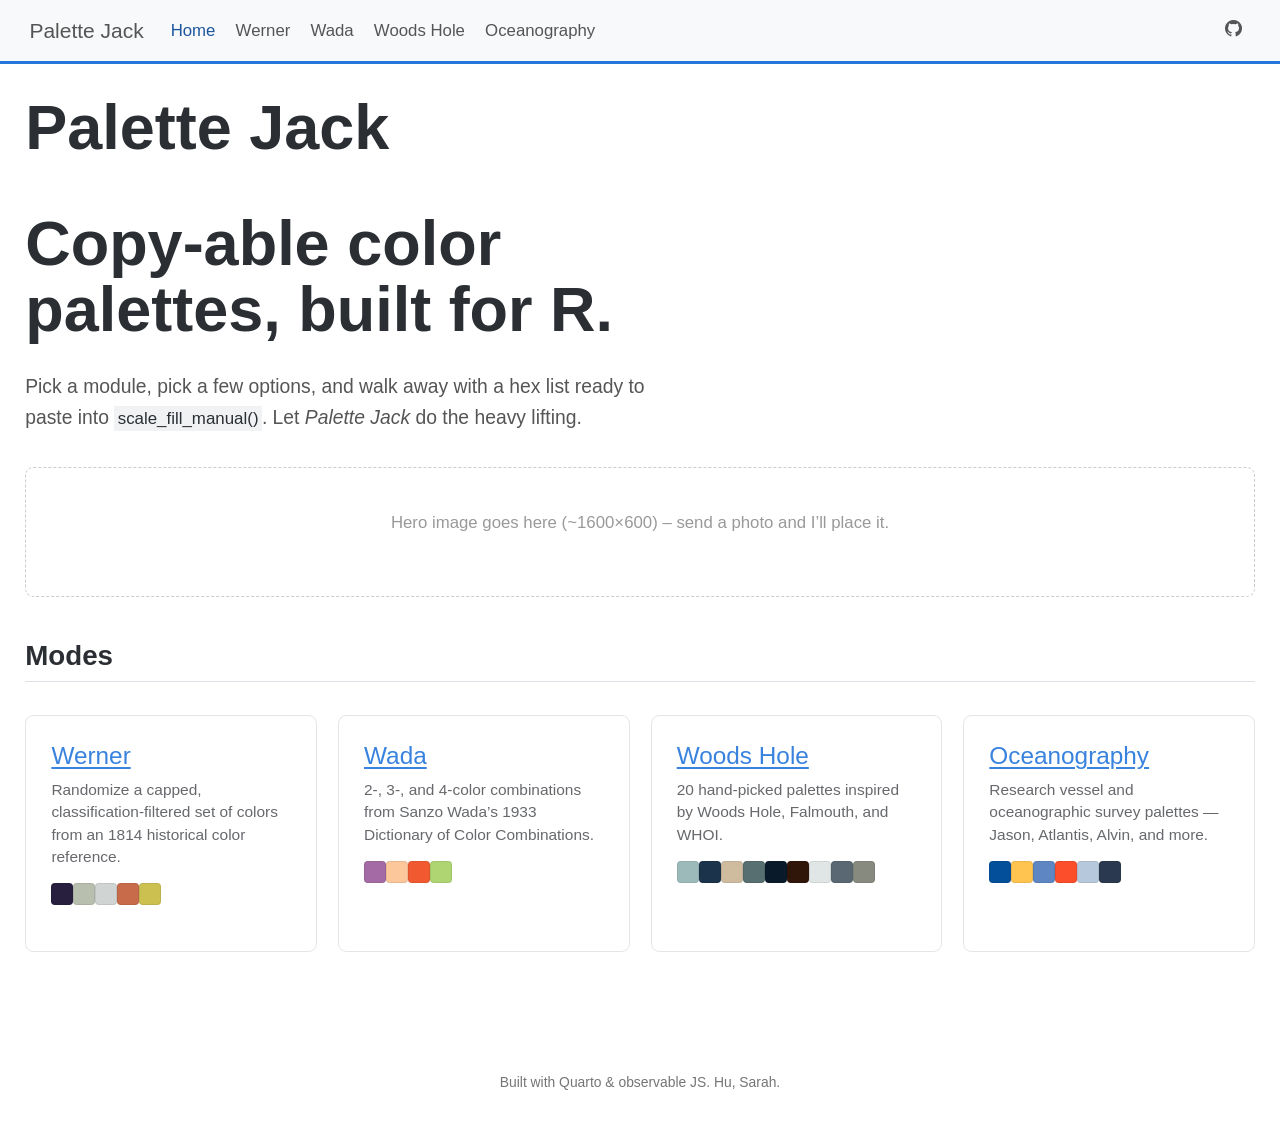
==== docs/index.html @ 309915bb "udpate site color schema" ====
<!DOCTYPE html>
<html xmlns="http://www.w3.org/1999/xhtml" lang="en" xml:lang="en"><head>

<meta charset="utf-8">
<meta name="generator" content="quarto-1.8.26">

<meta name="viewport" content="width=device-width, initial-scale=1.0, user-scalable=yes">


<title>Palette Jack</title>
<style>
code{white-space: pre-wrap;}
span.smallcaps{font-variant: small-caps;}
div.columns{display: flex; gap: min(4vw, 1.5em);}
div.column{flex: auto; overflow-x: auto;}
div.hanging-indent{margin-left: 1.5em; text-indent: -1.5em;}
ul.task-list{list-style: none;}
ul.task-list li input[type="checkbox"] {
  width: 0.8em;
  margin: 0 0.8em 0.2em -1em; /* quarto-specific, see https://github.com/quarto-dev/quarto-cli/issues/4556 */ 
  vertical-align: middle;
}
</style>


<script src="site_libs/quarto-nav/quarto-nav.js"></script>
<script src="site_libs/quarto-nav/headroom.min.js"></script>
<script src="site_libs/clipboard/clipboard.min.js"></script>
<script src="site_libs/quarto-search/autocomplete.umd.js"></script>
<script src="site_libs/quarto-search/fuse.min.js"></script>
<script src="site_libs/quarto-search/quarto-search.js"></script>
<meta name="quarto:offset" content="./">
<script src="site_libs/quarto-html/quarto.js" type="module"></script>
<script src="site_libs/quarto-html/tabsets/tabsets.js" type="module"></script>
<script src="site_libs/quarto-html/axe/axe-check.js" type="module"></script>
<script src="site_libs/quarto-html/popper.min.js"></script>
<script src="site_libs/quarto-html/tippy.umd.min.js"></script>
<script src="site_libs/quarto-html/anchor.min.js"></script>
<link href="site_libs/quarto-html/tippy.css" rel="stylesheet">
<link href="site_libs/quarto-html/quarto-syntax-highlighting-69306c8be9eb19739279d537f347a53c.css" rel="stylesheet" class="quarto-color-scheme" id="quarto-text-highlighting-styles">
<link href="site_libs/quarto-html/quarto-syntax-highlighting-dark-bec7adf5634a77b9168e3b214e1509dd.css" rel="stylesheet" class="quarto-color-scheme quarto-color-alternate" id="quarto-text-highlighting-styles">
<link href="site_libs/quarto-html/quarto-syntax-highlighting-69306c8be9eb19739279d537f347a53c.css" rel="stylesheet" class="quarto-color-scheme-extra" id="quarto-text-highlighting-styles">
<script src="site_libs/bootstrap/bootstrap.min.js"></script>
<link href="site_libs/bootstrap/bootstrap-icons.css" rel="stylesheet">
<link href="site_libs/bootstrap/bootstrap-c1244e1c6a56ec17735eb049694cbd11.min.css" rel="stylesheet" append-hash="true" class="quarto-color-scheme" id="quarto-bootstrap" data-mode="light">
<link href="site_libs/bootstrap/bootstrap-dark-ee662bf815024086afd9a93fdc44ed19.min.css" rel="stylesheet" append-hash="true" class="quarto-color-scheme quarto-color-alternate" id="quarto-bootstrap" data-mode="light">
<link href="site_libs/bootstrap/bootstrap-c1244e1c6a56ec17735eb049694cbd11.min.css" rel="stylesheet" append-hash="true" class="quarto-color-scheme-extra" id="quarto-bootstrap" data-mode="light">
<script id="quarto-search-options" type="application/json">{
  "location": "navbar",
  "copy-button": false,
  "collapse-after": 3,
  "panel-placement": "end",
  "type": "overlay",
  "limit": 50,
  "keyboard-shortcut": [
    "f",
    "/",
    "s"
  ],
  "show-item-context": false,
  "language": {
    "search-no-results-text": "No results",
    "search-matching-documents-text": "matching documents",
    "search-copy-link-title": "Copy link to search",
    "search-hide-matches-text": "Hide additional matches",
    "search-more-match-text": "more match in this document",
    "search-more-matches-text": "more matches in this document",
    "search-clear-button-title": "Clear",
    "search-text-placeholder": "",
    "search-detached-cancel-button-title": "Cancel",
    "search-submit-button-title": "Submit",
    "search-label": "Search"
  }
}</script>


</head>

<body class="nav-fixed quarto-light">

<div id="quarto-search-results"></div>
  <header id="quarto-header" class="headroom fixed-top">
    <nav class="navbar navbar-expand-lg " data-bs-theme="dark">
      <div class="navbar-container container-fluid">
      <div class="navbar-brand-container mx-auto">
    <a class="navbar-brand" href="./index.html">
    <span class="navbar-title">Palette Jack</span>
    </a>
  </div>
            <div id="quarto-search" class="" title="Search"></div>
          <button class="navbar-toggler" type="button" data-bs-toggle="collapse" data-bs-target="#navbarCollapse" aria-controls="navbarCollapse" role="menu" aria-expanded="false" aria-label="Toggle navigation" onclick="if (window.quartoToggleHeadroom) { window.quartoToggleHeadroom(); }">
  <span class="navbar-toggler-icon"></span>
</button>
          <div class="collapse navbar-collapse" id="navbarCollapse">
            <ul class="navbar-nav navbar-nav-scroll me-auto">
  <li class="nav-item">
    <a class="nav-link active" href="./index.html" aria-current="page"> 
<span class="menu-text">Home</span></a>
  </li>  
  <li class="nav-item">
    <a class="nav-link" href="./werner/index.html"> 
<span class="menu-text">Werner</span></a>
  </li>  
  <li class="nav-item">
    <a class="nav-link" href="./wada/index.html"> 
<span class="menu-text">Wada</span></a>
  </li>  
  <li class="nav-item">
    <a class="nav-link" href="./woods-hole/index.html"> 
<span class="menu-text">Woods Hole</span></a>
  </li>  
  <li class="nav-item">
    <a class="nav-link" href="./oceanography/index.html"> 
<span class="menu-text">Oceanography</span></a>
  </li>  
</ul>
          </div> <!-- /navcollapse -->
            <div class="quarto-navbar-tools">
    <a href="https://github.com/shu251/palette-jack" title="" class="quarto-navigation-tool px-1" aria-label="GitHub"><i class="bi bi-github"></i></a>
</div>
      </div> <!-- /container-fluid -->
    </nav>
</header>
<!-- content -->
<div id="quarto-content" class="quarto-container page-columns page-rows-contents page-layout-full page-navbar">
<!-- sidebar -->
<!-- margin-sidebar -->
    
<!-- main -->
<main class="content column-page" id="quarto-document-content">

<header id="title-block-header" class="quarto-title-block default">
<div class="quarto-title">
<h1 class="title">Palette Jack</h1>
</div>



<div class="quarto-title-meta column-page">

    
  
    
  </div>
  


</header>


<section id="copy-able-color-palettes-built-for-r." class="level1" style="max-width:700px;margin:3rem 0 1rem;">
<h1>Copy-able color palettes, built for R.</h1>
</section>
<div style="max-width:640px;color:#555;font-size:1.15rem;margin-bottom:2rem;">
<p>Pick a module, pick a few options, and walk away with a hex list ready to paste into <code>scale_fill_manual()</code>. Let <em>Palette Jack</em> do the heavy lifting.</p>
</div>
<!-- IMAGE PLACEHOLDER: hero image, ~1600x600px, wide/landscape crop.
     A Woods Hole / fieldwork / ocean-color shot would suit the site best --
     send a file or path and I'll drop it in above the fold. -->
<div style="border:1px dashed rgba(0,0,0,.2); border-radius:.5rem; padding:2.5rem; text-align:center; color:#999; margin-bottom:2.5rem;">
<p>Hero image goes here (~1600×600) – send a photo and I’ll place it.</p>
</div>
<section id="modes" class="level2">
<h2 class="anchored" data-anchor-id="modes">Modes</h2>
<div class="mode-grid">
<section id="werner" class="level3 mode-card">
<h3 class="anchored" data-anchor-id="werner"><a href="./werner/index.html">Werner</a></h3>
<p>Randomize a capped, classification-filtered set of colors from an 1814 historical color reference.</p>
<p><span class="mini-swatch" style="background:#281f3f"></span><span class="mini-swatch" style="background:#b8bfaf"></span><span class="mini-swatch" style="background:#d0d5d3"></span><span class="mini-swatch" style="background:#c76b4a"></span><span class="mini-swatch" style="background:#ccc050"></span></p>
</section>
<section id="wada" class="level3 mode-card">
<h3 class="anchored" data-anchor-id="wada"><a href="./wada/index.html">Wada</a></h3>
<p>2-, 3-, and 4-color combinations from Sanzo Wada’s 1933 Dictionary of Color Combinations.</p>
<p><span class="mini-swatch" style="background:#a36aa5"></span><span class="mini-swatch" style="background:#fcc79b"></span><span class="mini-swatch" style="background:#f15a30"></span><span class="mini-swatch" style="background:#afd472"></span></p>
</section>
<section id="woods-hole" class="level3 mode-card">
<h3 class="anchored" data-anchor-id="woods-hole"><a href="./woods-hole/index.html">Woods Hole</a></h3>
<p>20 hand-picked palettes inspired by Woods Hole, Falmouth, and WHOI.</p>
<p><span class="mini-swatch" style="background:#9dbabb"></span><span class="mini-swatch" style="background:#1b334b"></span><span class="mini-swatch" style="background:#cfbc9f"></span><span class="mini-swatch" style="background:#576f70"></span><span class="mini-swatch" style="background:#091a2a"></span><span class="mini-swatch" style="background:#301609"></span><span class="mini-swatch" style="background:#e0e5e5"></span><span class="mini-swatch" style="background:#596873"></span><span class="mini-swatch" style="background:#878a7e"></span></p>
</section>
<section id="oceanography" class="level3 mode-card">
<h3 class="anchored" data-anchor-id="oceanography"><a href="./oceanography/index.html">Oceanography</a></h3>
<p>Research vessel and oceanographic survey palettes — Jason, Atlantis, Alvin, and more.</p>
<p><span class="mini-swatch" style="background:#044f9a"></span><span class="mini-swatch" style="background:#fec44f"></span><span class="mini-swatch" style="background:#5d86c3"></span><span class="mini-swatch" style="background:#fc4e2a"></span><span class="mini-swatch" style="background:#b6c8db"></span><span class="mini-swatch" style="background:#2a394f"></span></p>
</section>
</div>


</section>

</main> <!-- /main -->
<script id="quarto-html-after-body" type="application/javascript">
  window.document.addEventListener("DOMContentLoaded", function (event) {
    const icon = "";
    const anchorJS = new window.AnchorJS();
    anchorJS.options = {
      placement: 'right',
      icon: icon
    };
    anchorJS.add('.anchored');
    const isCodeAnnotation = (el) => {
      for (const clz of el.classList) {
        if (clz.startsWith('code-annotation-')) {                     
          return true;
        }
      }
      return false;
    }
    const onCopySuccess = function(e) {
      // button target
      const button = e.trigger;
      // don't keep focus
      button.blur();
      // flash "checked"
      button.classList.add('code-copy-button-checked');
      var currentTitle = button.getAttribute("title");
      button.setAttribute("title", "Copied!");
      let tooltip;
      if (window.bootstrap) {
        button.setAttribute("data-bs-toggle", "tooltip");
        button.setAttribute("data-bs-placement", "left");
        button.setAttribute("data-bs-title", "Copied!");
        tooltip = new bootstrap.Tooltip(button, 
          { trigger: "manual", 
            customClass: "code-copy-button-tooltip",
            offset: [0, -8]});
        tooltip.show();    
      }
      setTimeout(function() {
        if (tooltip) {
          tooltip.hide();
          button.removeAttribute("data-bs-title");
          button.removeAttribute("data-bs-toggle");
          button.removeAttribute("data-bs-placement");
        }
        button.setAttribute("title", currentTitle);
        button.classList.remove('code-copy-button-checked');
      }, 1000);
      // clear code selection
      e.clearSelection();
    }
    const getTextToCopy = function(trigger) {
      const outerScaffold = trigger.parentElement.cloneNode(true);
      const codeEl = outerScaffold.querySelector('code');
      for (const childEl of codeEl.children) {
        if (isCodeAnnotation(childEl)) {
          childEl.remove();
        }
      }
      return codeEl.innerText;
    }
    const clipboard = new window.ClipboardJS('.code-copy-button:not([data-in-quarto-modal])', {
      text: getTextToCopy
    });
    clipboard.on('success', onCopySuccess);
    if (window.document.getElementById('quarto-embedded-source-code-modal')) {
      const clipboardModal = new window.ClipboardJS('.code-copy-button[data-in-quarto-modal]', {
        text: getTextToCopy,
        container: window.document.getElementById('quarto-embedded-source-code-modal')
      });
      clipboardModal.on('success', onCopySuccess);
    }
      var localhostRegex = new RegExp(/^(?:http|https):\/\/localhost\:?[0-9]*\//);
      var mailtoRegex = new RegExp(/^mailto:/);
        var filterRegex = new RegExp("https:\/\/shu251\.github\.io\/palette-jack");
      var isInternal = (href) => {
          return filterRegex.test(href) || localhostRegex.test(href) || mailtoRegex.test(href);
      }
      // Inspect non-navigation links and adorn them if external
     var links = window.document.querySelectorAll('a[href]:not(.nav-link):not(.navbar-brand):not(.toc-action):not(.sidebar-link):not(.sidebar-item-toggle):not(.pagination-link):not(.no-external):not([aria-hidden]):not(.dropdown-item):not(.quarto-navigation-tool):not(.about-link)');
      for (var i=0; i<links.length; i++) {
        const link = links[i];
        if (!isInternal(link.href)) {
          // undo the damage that might have been done by quarto-nav.js in the case of
          // links that we want to consider external
          if (link.dataset.originalHref !== undefined) {
            link.href = link.dataset.originalHref;
          }
        }
      }
    function tippyHover(el, contentFn, onTriggerFn, onUntriggerFn) {
      const config = {
        allowHTML: true,
        maxWidth: 500,
        delay: 100,
        arrow: false,
        appendTo: function(el) {
            return el.parentElement;
        },
        interactive: true,
        interactiveBorder: 10,
        theme: 'quarto',
        placement: 'bottom-start',
      };
      if (contentFn) {
        config.content = contentFn;
      }
      if (onTriggerFn) {
        config.onTrigger = onTriggerFn;
      }
      if (onUntriggerFn) {
        config.onUntrigger = onUntriggerFn;
      }
      window.tippy(el, config); 
    }
    const noterefs = window.document.querySelectorAll('a[role="doc-noteref"]');
    for (var i=0; i<noterefs.length; i++) {
      const ref = noterefs[i];
      tippyHover(ref, function() {
        // use id or data attribute instead here
        let href = ref.getAttribute('data-footnote-href') || ref.getAttribute('href');
        try { href = new URL(href).hash; } catch {}
        const id = href.replace(/^#\/?/, "");
        const note = window.document.getElementById(id);
        if (note) {
          return note.innerHTML;
        } else {
          return "";
        }
      });
    }
    const xrefs = window.document.querySelectorAll('a.quarto-xref');
    const processXRef = (id, note) => {
      // Strip column container classes
      const stripColumnClz = (el) => {
        el.classList.remove("page-full", "page-columns");
        if (el.children) {
          for (const child of el.children) {
            stripColumnClz(child);
          }
        }
      }
      stripColumnClz(note)
      if (id === null || id.startsWith('sec-')) {
        // Special case sections, only their first couple elements
        const container = document.createElement("div");
        if (note.children && note.children.length > 2) {
          container.appendChild(note.children[0].cloneNode(true));
          for (let i = 1; i < note.children.length; i++) {
            const child = note.children[i];
            if (child.tagName === "P" && child.innerText === "") {
              continue;
            } else {
              container.appendChild(child.cloneNode(true));
              break;
            }
          }
          if (window.Quarto?.typesetMath) {
            window.Quarto.typesetMath(container);
          }
          return container.innerHTML
        } else {
          if (window.Quarto?.typesetMath) {
            window.Quarto.typesetMath(note);
          }
          return note.innerHTML;
        }
      } else {
        // Remove any anchor links if they are present
        const anchorLink = note.querySelector('a.anchorjs-link');
        if (anchorLink) {
          anchorLink.remove();
        }
        if (window.Quarto?.typesetMath) {
          window.Quarto.typesetMath(note);
        }
        if (note.classList.contains("callout")) {
          return note.outerHTML;
        } else {
          return note.innerHTML;
        }
      }
    }
    for (var i=0; i<xrefs.length; i++) {
      const xref = xrefs[i];
      tippyHover(xref, undefined, function(instance) {
        instance.disable();
        let url = xref.getAttribute('href');
        let hash = undefined; 
        if (url.startsWith('#')) {
          hash = url;
        } else {
          try { hash = new URL(url).hash; } catch {}
        }
        if (hash) {
          const id = hash.replace(/^#\/?/, "");
          const note = window.document.getElementById(id);
          if (note !== null) {
            try {
              const html = processXRef(id, note.cloneNode(true));
              instance.setContent(html);
            } finally {
              instance.enable();
              instance.show();
            }
          } else {
            // See if we can fetch this
            fetch(url.split('#')[0])
            .then(res => res.text())
            .then(html => {
              const parser = new DOMParser();
              const htmlDoc = parser.parseFromString(html, "text/html");
              const note = htmlDoc.getElementById(id);
              if (note !== null) {
                const html = processXRef(id, note);
                instance.setContent(html);
              } 
            }).finally(() => {
              instance.enable();
              instance.show();
            });
          }
        } else {
          // See if we can fetch a full url (with no hash to target)
          // This is a special case and we should probably do some content thinning / targeting
          fetch(url)
          .then(res => res.text())
          .then(html => {
            const parser = new DOMParser();
            const htmlDoc = parser.parseFromString(html, "text/html");
            const note = htmlDoc.querySelector('main.content');
            if (note !== null) {
              // This should only happen for chapter cross references
              // (since there is no id in the URL)
              // remove the first header
              if (note.children.length > 0 && note.children[0].tagName === "HEADER") {
                note.children[0].remove();
              }
              const html = processXRef(null, note);
              instance.setContent(html);
            } 
          }).finally(() => {
            instance.enable();
            instance.show();
          });
        }
      }, function(instance) {
      });
    }
        let selectedAnnoteEl;
        const selectorForAnnotation = ( cell, annotation) => {
          let cellAttr = 'data-code-cell="' + cell + '"';
          let lineAttr = 'data-code-annotation="' +  annotation + '"';
          const selector = 'span[' + cellAttr + '][' + lineAttr + ']';
          return selector;
        }
        const selectCodeLines = (annoteEl) => {
          const doc = window.document;
          const targetCell = annoteEl.getAttribute("data-target-cell");
          const targetAnnotation = annoteEl.getAttribute("data-target-annotation");
          const annoteSpan = window.document.querySelector(selectorForAnnotation(targetCell, targetAnnotation));
          const lines = annoteSpan.getAttribute("data-code-lines").split(",");
          const lineIds = lines.map((line) => {
            return targetCell + "-" + line;
          })
          let top = null;
          let height = null;
          let parent = null;
          if (lineIds.length > 0) {
              //compute the position of the single el (top and bottom and make a div)
              const el = window.document.getElementById(lineIds[0]);
              top = el.offsetTop;
              height = el.offsetHeight;
              parent = el.parentElement.parentElement;
            if (lineIds.length > 1) {
              const lastEl = window.document.getElementById(lineIds[lineIds.length - 1]);
              const bottom = lastEl.offsetTop + lastEl.offsetHeight;
              height = bottom - top;
            }
            if (top !== null && height !== null && parent !== null) {
              // cook up a div (if necessary) and position it 
              let div = window.document.getElementById("code-annotation-line-highlight");
              if (div === null) {
                div = window.document.createElement("div");
                div.setAttribute("id", "code-annotation-line-highlight");
                div.style.position = 'absolute';
                parent.appendChild(div);
              }
              div.style.top = top - 2 + "px";
              div.style.height = height + 4 + "px";
              div.style.left = 0;
              let gutterDiv = window.document.getElementById("code-annotation-line-highlight-gutter");
              if (gutterDiv === null) {
                gutterDiv = window.document.createElement("div");
                gutterDiv.setAttribute("id", "code-annotation-line-highlight-gutter");
                gutterDiv.style.position = 'absolute';
                const codeCell = window.document.getElementById(targetCell);
                const gutter = codeCell.querySelector('.code-annotation-gutter');
                gutter.appendChild(gutterDiv);
              }
              gutterDiv.style.top = top - 2 + "px";
              gutterDiv.style.height = height + 4 + "px";
            }
            selectedAnnoteEl = annoteEl;
          }
        };
        const unselectCodeLines = () => {
          const elementsIds = ["code-annotation-line-highlight", "code-annotation-line-highlight-gutter"];
          elementsIds.forEach((elId) => {
            const div = window.document.getElementById(elId);
            if (div) {
              div.remove();
            }
          });
          selectedAnnoteEl = undefined;
        };
          // Handle positioning of the toggle
      window.addEventListener(
        "resize",
        throttle(() => {
          elRect = undefined;
          if (selectedAnnoteEl) {
            selectCodeLines(selectedAnnoteEl);
          }
        }, 10)
      );
      function throttle(fn, ms) {
      let throttle = false;
      let timer;
        return (...args) => {
          if(!throttle) { // first call gets through
              fn.apply(this, args);
              throttle = true;
          } else { // all the others get throttled
              if(timer) clearTimeout(timer); // cancel #2
              timer = setTimeout(() => {
                fn.apply(this, args);
                timer = throttle = false;
              }, ms);
          }
        };
      }
        // Attach click handler to the DT
        const annoteDls = window.document.querySelectorAll('dt[data-target-cell]');
        for (const annoteDlNode of annoteDls) {
          annoteDlNode.addEventListener('click', (event) => {
            const clickedEl = event.target;
            if (clickedEl !== selectedAnnoteEl) {
              unselectCodeLines();
              const activeEl = window.document.querySelector('dt[data-target-cell].code-annotation-active');
              if (activeEl) {
                activeEl.classList.remove('code-annotation-active');
              }
              selectCodeLines(clickedEl);
              clickedEl.classList.add('code-annotation-active');
            } else {
              // Unselect the line
              unselectCodeLines();
              clickedEl.classList.remove('code-annotation-active');
            }
          });
        }
    const findCites = (el) => {
      const parentEl = el.parentElement;
      if (parentEl) {
        const cites = parentEl.dataset.cites;
        if (cites) {
          return {
            el,
            cites: cites.split(' ')
          };
        } else {
          return findCites(el.parentElement)
        }
      } else {
        return undefined;
      }
    };
    var bibliorefs = window.document.querySelectorAll('a[role="doc-biblioref"]');
    for (var i=0; i<bibliorefs.length; i++) {
      const ref = bibliorefs[i];
      const citeInfo = findCites(ref);
      if (citeInfo) {
        tippyHover(citeInfo.el, function() {
          var popup = window.document.createElement('div');
          citeInfo.cites.forEach(function(cite) {
            var citeDiv = window.document.createElement('div');
            citeDiv.classList.add('hanging-indent');
            citeDiv.classList.add('csl-entry');
            var biblioDiv = window.document.getElementById('ref-' + cite);
            if (biblioDiv) {
              citeDiv.innerHTML = biblioDiv.innerHTML;
            }
            popup.appendChild(citeDiv);
          });
          return popup.innerHTML;
        });
      }
    }
  });
  </script>
</div> <!-- /content -->
<footer class="footer">
  <div class="nav-footer">
    <div class="nav-footer-left">
      &nbsp;
    </div>   
    <div class="nav-footer-center">
<p>Built with Quarto &amp; observable JS. Hu, Sarah.</p>
</div>
    <div class="nav-footer-right">
      &nbsp;
    </div>
  </div>
</footer>




</body></html>
---- docs/site_libs/quarto-html/tippy.css ----
.tippy-box[data-animation=fade][data-state=hidden]{opacity:0}[data-tippy-root]{max-width:calc(100vw - 10px)}.tippy-box{position:relative;background-color:#333;color:#fff;border-radius:4px;font-size:14px;line-height:1.4;white-space:normal;outline:0;transition-property:transform,visibility,opacity}.tippy-box[data-placement^=top]>.tippy-arrow{bottom:0}.tippy-box[data-placement^=top]>.tippy-arrow:before{bottom:-7px;left:0;border-width:8px 8px 0;border-top-color:initial;transform-origin:center top}.tippy-box[data-placement^=bottom]>.tippy-arrow{top:0}.tippy-box[data-placement^=bottom]>.tippy-arrow:before{top:-7px;left:0;border-width:0 8px 8px;border-bottom-color:initial;transform-origin:center bottom}.tippy-box[data-placement^=left]>.tippy-arrow{right:0}.tippy-box[data-placement^=left]>.tippy-arrow:before{border-width:8px 0 8px 8px;border-left-color:initial;right:-7px;transform-origin:center left}.tippy-box[data-placement^=right]>.tippy-arrow{left:0}.tippy-box[data-placement^=right]>.tippy-arrow:before{left:-7px;border-width:8px 8px 8px 0;border-right-color:initial;transform-origin:center right}.tippy-box[data-inertia][data-state=visible]{transition-timing-function:cubic-bezier(.54,1.5,.38,1.11)}.tippy-arrow{width:16px;height:16px;color:#333}.tippy-arrow:before{content:"";position:absolute;border-color:transparent;border-style:solid}.tippy-content{position:relative;padding:5px 9px;z-index:1}
---- docs/site_libs/quarto-html/quarto-syntax-highlighting-69306c8be9eb19739279d537f347a53c.css ----
/* quarto syntax highlight colors */
:root {
  --quarto-hl-ot-color: #003B4F;
  --quarto-hl-at-color: #657422;
  --quarto-hl-ss-color: #20794D;
  --quarto-hl-an-color: #5E5E5E;
  --quarto-hl-fu-color: #4758AB;
  --quarto-hl-st-color: #20794D;
  --quarto-hl-cf-color: #003B4F;
  --quarto-hl-op-color: #5E5E5E;
  --quarto-hl-er-color: #AD0000;
  --quarto-hl-bn-color: #AD0000;
  --quarto-hl-al-color: #AD0000;
  --quarto-hl-va-color: #111111;
  --quarto-hl-bu-color: inherit;
  --quarto-hl-ex-color: inherit;
  --quarto-hl-pp-color: #AD0000;
  --quarto-hl-in-color: #5E5E5E;
  --quarto-hl-vs-color: #20794D;
  --quarto-hl-wa-color: #5E5E5E;
  --quarto-hl-do-color: #5E5E5E;
  --quarto-hl-im-color: #00769E;
  --quarto-hl-ch-color: #20794D;
  --quarto-hl-dt-color: #AD0000;
  --quarto-hl-fl-color: #AD0000;
  --quarto-hl-co-color: #5E5E5E;
  --quarto-hl-cv-color: #5E5E5E;
  --quarto-hl-cn-color: #8f5902;
  --quarto-hl-sc-color: #5E5E5E;
  --quarto-hl-dv-color: #AD0000;
  --quarto-hl-kw-color: #003B4F;
}

/* other quarto variables */
:root {
  --quarto-font-monospace: Helvetica;
}

/* syntax highlight based on Pandoc's rules */
pre > code.sourceCode > span {
  color: #003B4F;
}

code.sourceCode > span {
  color: #003B4F;
}

div.sourceCode,
div.sourceCode pre.sourceCode {
  color: #003B4F;
}

/* Normal */
code span {
  color: #003B4F;
}

/* Alert */
code span.al {
  color: #AD0000;
  font-style: inherit;
}

/* Annotation */
code span.an {
  color: #5E5E5E;
  font-style: inherit;
}

/* Attribute */
code span.at {
  color: #657422;
  font-style: inherit;
}

/* BaseN */
code span.bn {
  color: #AD0000;
  font-style: inherit;
}

/* BuiltIn */
code span.bu {
  font-style: inherit;
}

/* ControlFlow */
code span.cf {
  color: #003B4F;
  font-weight: bold;
  font-style: inherit;
}

/* Char */
code span.ch {
  color: #20794D;
  font-style: inherit;
}

/* Constant */
code span.cn {
  color: #8f5902;
  font-style: inherit;
}

/* Comment */
code span.co {
  color: #5E5E5E;
  font-style: inherit;
}

/* CommentVar */
code span.cv {
  color: #5E5E5E;
  font-style: italic;
}

/* Documentation */
code span.do {
  color: #5E5E5E;
  font-style: italic;
}

/* DataType */
code span.dt {
  color: #AD0000;
  font-style: inherit;
}

/* DecVal */
code span.dv {
  color: #AD0000;
  font-style: inherit;
}

/* Error */
code span.er {
  color: #AD0000;
  font-style: inherit;
}

/* Extension */
code span.ex {
  font-style: inherit;
}

/* Float */
code span.fl {
  color: #AD0000;
  font-style: inherit;
}

/* Function */
code span.fu {
  color: #4758AB;
  font-style: inherit;
}

/* Import */
code span.im {
  color: #00769E;
  font-style: inherit;
}

/* Information */
code span.in {
  color: #5E5E5E;
  font-style: inherit;
}

/* Keyword */
code span.kw {
  color: #003B4F;
  font-weight: bold;
  font-style: inherit;
}

/* Operator */
code span.op {
  color: #5E5E5E;
  font-style: inherit;
}

/* Other */
code span.ot {
  color: #003B4F;
  font-style: inherit;
}

/* Preprocessor */
code span.pp {
  color: #AD0000;
  font-style: inherit;
}

/* SpecialChar */
code span.sc {
  color: #5E5E5E;
  font-style: inherit;
}

/* SpecialString */
code span.ss {
  color: #20794D;
  font-style: inherit;
}

/* String */
code span.st {
  color: #20794D;
  font-style: inherit;
}

/* Variable */
code span.va {
  color: #111111;
  font-style: inherit;
}

/* VerbatimString */
code span.vs {
  color: #20794D;
  font-style: inherit;
}

/* Warning */
code span.wa {
  color: #5E5E5E;
  font-style: italic;
}

.prevent-inlining {
  content: "</";
}

/*# sourceMappingURL=31978ffdc53e8b70a1fda7a14b98ff0d.css.map */
---- docs/site_libs/quarto-html/quarto-syntax-highlighting-dark-bec7adf5634a77b9168e3b214e1509dd.css ----
/* quarto syntax highlight colors */
:root {
  --quarto-hl-al-color: #f07178;
  --quarto-hl-an-color: #d4d0ab;
  --quarto-hl-at-color: #00e0e0;
  --quarto-hl-bn-color: #d4d0ab;
  --quarto-hl-bu-color: #abe338;
  --quarto-hl-ch-color: #abe338;
  --quarto-hl-co-color: #f8f8f2;
  --quarto-hl-cv-color: #ffd700;
  --quarto-hl-cn-color: #ffd700;
  --quarto-hl-cf-color: #ffa07a;
  --quarto-hl-dt-color: #ffa07a;
  --quarto-hl-dv-color: #d4d0ab;
  --quarto-hl-do-color: #f8f8f2;
  --quarto-hl-er-color: #f07178;
  --quarto-hl-ex-color: #00e0e0;
  --quarto-hl-fl-color: #d4d0ab;
  --quarto-hl-fu-color: #ffa07a;
  --quarto-hl-im-color: #abe338;
  --quarto-hl-in-color: #d4d0ab;
  --quarto-hl-kw-color: #ffa07a;
  --quarto-hl-op-color: #ffa07a;
  --quarto-hl-ot-color: #00e0e0;
  --quarto-hl-pp-color: #dcc6e0;
  --quarto-hl-re-color: #00e0e0;
  --quarto-hl-sc-color: #abe338;
  --quarto-hl-ss-color: #abe338;
  --quarto-hl-st-color: #abe338;
  --quarto-hl-va-color: #00e0e0;
  --quarto-hl-vs-color: #abe338;
  --quarto-hl-wa-color: #dcc6e0;
}

/* other quarto variables */
:root {
  --quarto-font-monospace: Helvetica;
}

/* syntax highlight based on Pandoc's rules */
pre > code.sourceCode > span {
  color: #f8f8f2;
}

code.sourceCode > span {
  color: #f8f8f2;
}

div.sourceCode,
div.sourceCode pre.sourceCode {
  color: #f8f8f2;
}

/* Normal */
code span {
  color: #f8f8f2;
}

/* Alert */
code span.al {
  color: #f07178;
}

/* Annotation */
code span.an {
  color: #d4d0ab;
}

/* Attribute */
code span.at {
  color: #00e0e0;
}

/* BaseN */
code span.bn {
  color: #d4d0ab;
}

/* BuiltIn */
code span.bu {
  color: #abe338;
}

/* ControlFlow */
code span.cf {
  font-weight: bold;
  color: #ffa07a;
}

/* Char */
code span.ch {
  color: #abe338;
}

/* Constant */
code span.cn {
  color: #ffd700;
}

/* Comment */
code span.co {
  font-style: italic;
  color: #f8f8f2;
}

/* CommentVar */
code span.cv {
  color: #ffd700;
}

/* Documentation */
code span.do {
  color: #f8f8f2;
}

/* DataType */
code span.dt {
  color: #ffa07a;
}

/* DecVal */
code span.dv {
  color: #d4d0ab;
}

/* Error */
code span.er {
  color: #f07178;
  text-decoration: underline;
}

/* Extension */
code span.ex {
  font-weight: bold;
  color: #00e0e0;
}

/* Float */
code span.fl {
  color: #d4d0ab;
}

/* Function */
code span.fu {
  color: #ffa07a;
}

/* Import */
code span.im {
  color: #abe338;
}

/* Information */
code span.in {
  color: #d4d0ab;
}

/* Keyword */
code span.kw {
  font-weight: bold;
  color: #ffa07a;
}

/* Operator */
code span.op {
  color: #ffa07a;
}

/* Other */
code span.ot {
  color: #00e0e0;
}

/* Preprocessor */
code span.pp {
  color: #dcc6e0;
}

/* RegionMarker */
code span.re {
  background-color: #f8f8f2;
  color: #00e0e0;
}

/* SpecialChar */
code span.sc {
  color: #abe338;
}

/* SpecialString */
code span.ss {
  color: #abe338;
}

/* String */
code span.st {
  color: #abe338;
}

/* Variable */
code span.va {
  color: #00e0e0;
}

/* VerbatimString */
code span.vs {
  color: #abe338;
}

/* Warning */
code span.wa {
  color: #dcc6e0;
}

.prevent-inlining {
  content: "</";
}

/*# sourceMappingURL=146b7a5bf60e0236e341fe946fb3174f.css.map */
---- docs/site_libs/quarto-html/quarto-syntax-highlighting-69306c8be9eb19739279d537f347a53c.css ----
/* quarto syntax highlight colors */
:root {
  --quarto-hl-ot-color: #003B4F;
  --quarto-hl-at-color: #657422;
  --quarto-hl-ss-color: #20794D;
  --quarto-hl-an-color: #5E5E5E;
  --quarto-hl-fu-color: #4758AB;
  --quarto-hl-st-color: #20794D;
  --quarto-hl-cf-color: #003B4F;
  --quarto-hl-op-color: #5E5E5E;
  --quarto-hl-er-color: #AD0000;
  --quarto-hl-bn-color: #AD0000;
  --quarto-hl-al-color: #AD0000;
  --quarto-hl-va-color: #111111;
  --quarto-hl-bu-color: inherit;
  --quarto-hl-ex-color: inherit;
  --quarto-hl-pp-color: #AD0000;
  --quarto-hl-in-color: #5E5E5E;
  --quarto-hl-vs-color: #20794D;
  --quarto-hl-wa-color: #5E5E5E;
  --quarto-hl-do-color: #5E5E5E;
  --quarto-hl-im-color: #00769E;
  --quarto-hl-ch-color: #20794D;
  --quarto-hl-dt-color: #AD0000;
  --quarto-hl-fl-color: #AD0000;
  --quarto-hl-co-color: #5E5E5E;
  --quarto-hl-cv-color: #5E5E5E;
  --quarto-hl-cn-color: #8f5902;
  --quarto-hl-sc-color: #5E5E5E;
  --quarto-hl-dv-color: #AD0000;
  --quarto-hl-kw-color: #003B4F;
}

/* other quarto variables */
:root {
  --quarto-font-monospace: Helvetica;
}

/* syntax highlight based on Pandoc's rules */
pre > code.sourceCode > span {
  color: #003B4F;
}

code.sourceCode > span {
  color: #003B4F;
}

div.sourceCode,
div.sourceCode pre.sourceCode {
  color: #003B4F;
}

/* Normal */
code span {
  color: #003B4F;
}

/* Alert */
code span.al {
  color: #AD0000;
  font-style: inherit;
}

/* Annotation */
code span.an {
  color: #5E5E5E;
  font-style: inherit;
}

/* Attribute */
code span.at {
  color: #657422;
  font-style: inherit;
}

/* BaseN */
code span.bn {
  color: #AD0000;
  font-style: inherit;
}

/* BuiltIn */
code span.bu {
  font-style: inherit;
}

/* ControlFlow */
code span.cf {
  color: #003B4F;
  font-weight: bold;
  font-style: inherit;
}

/* Char */
code span.ch {
  color: #20794D;
  font-style: inherit;
}

/* Constant */
code span.cn {
  color: #8f5902;
  font-style: inherit;
}

/* Comment */
code span.co {
  color: #5E5E5E;
  font-style: inherit;
}

/* CommentVar */
code span.cv {
  color: #5E5E5E;
  font-style: italic;
}

/* Documentation */
code span.do {
  color: #5E5E5E;
  font-style: italic;
}

/* DataType */
code span.dt {
  color: #AD0000;
  font-style: inherit;
}

/* DecVal */
code span.dv {
  color: #AD0000;
  font-style: inherit;
}

/* Error */
code span.er {
  color: #AD0000;
  font-style: inherit;
}

/* Extension */
code span.ex {
  font-style: inherit;
}

/* Float */
code span.fl {
  color: #AD0000;
  font-style: inherit;
}

/* Function */
code span.fu {
  color: #4758AB;
  font-style: inherit;
}

/* Import */
code span.im {
  color: #00769E;
  font-style: inherit;
}

/* Information */
code span.in {
  color: #5E5E5E;
  font-style: inherit;
}

/* Keyword */
code span.kw {
  color: #003B4F;
  font-weight: bold;
  font-style: inherit;
}

/* Operator */
code span.op {
  color: #5E5E5E;
  font-style: inherit;
}

/* Other */
code span.ot {
  color: #003B4F;
  font-style: inherit;
}

/* Preprocessor */
code span.pp {
  color: #AD0000;
  font-style: inherit;
}

/* SpecialChar */
code span.sc {
  color: #5E5E5E;
  font-style: inherit;
}

/* SpecialString */
code span.ss {
  color: #20794D;
  font-style: inherit;
}

/* String */
code span.st {
  color: #20794D;
  font-style: inherit;
}

/* Variable */
code span.va {
  color: #111111;
  font-style: inherit;
}

/* VerbatimString */
code span.vs {
  color: #20794D;
  font-style: inherit;
}

/* Warning */
code span.wa {
  color: #5E5E5E;
  font-style: italic;
}

.prevent-inlining {
  content: "</";
}

/*# sourceMappingURL=31978ffdc53e8b70a1fda7a14b98ff0d.css.map */
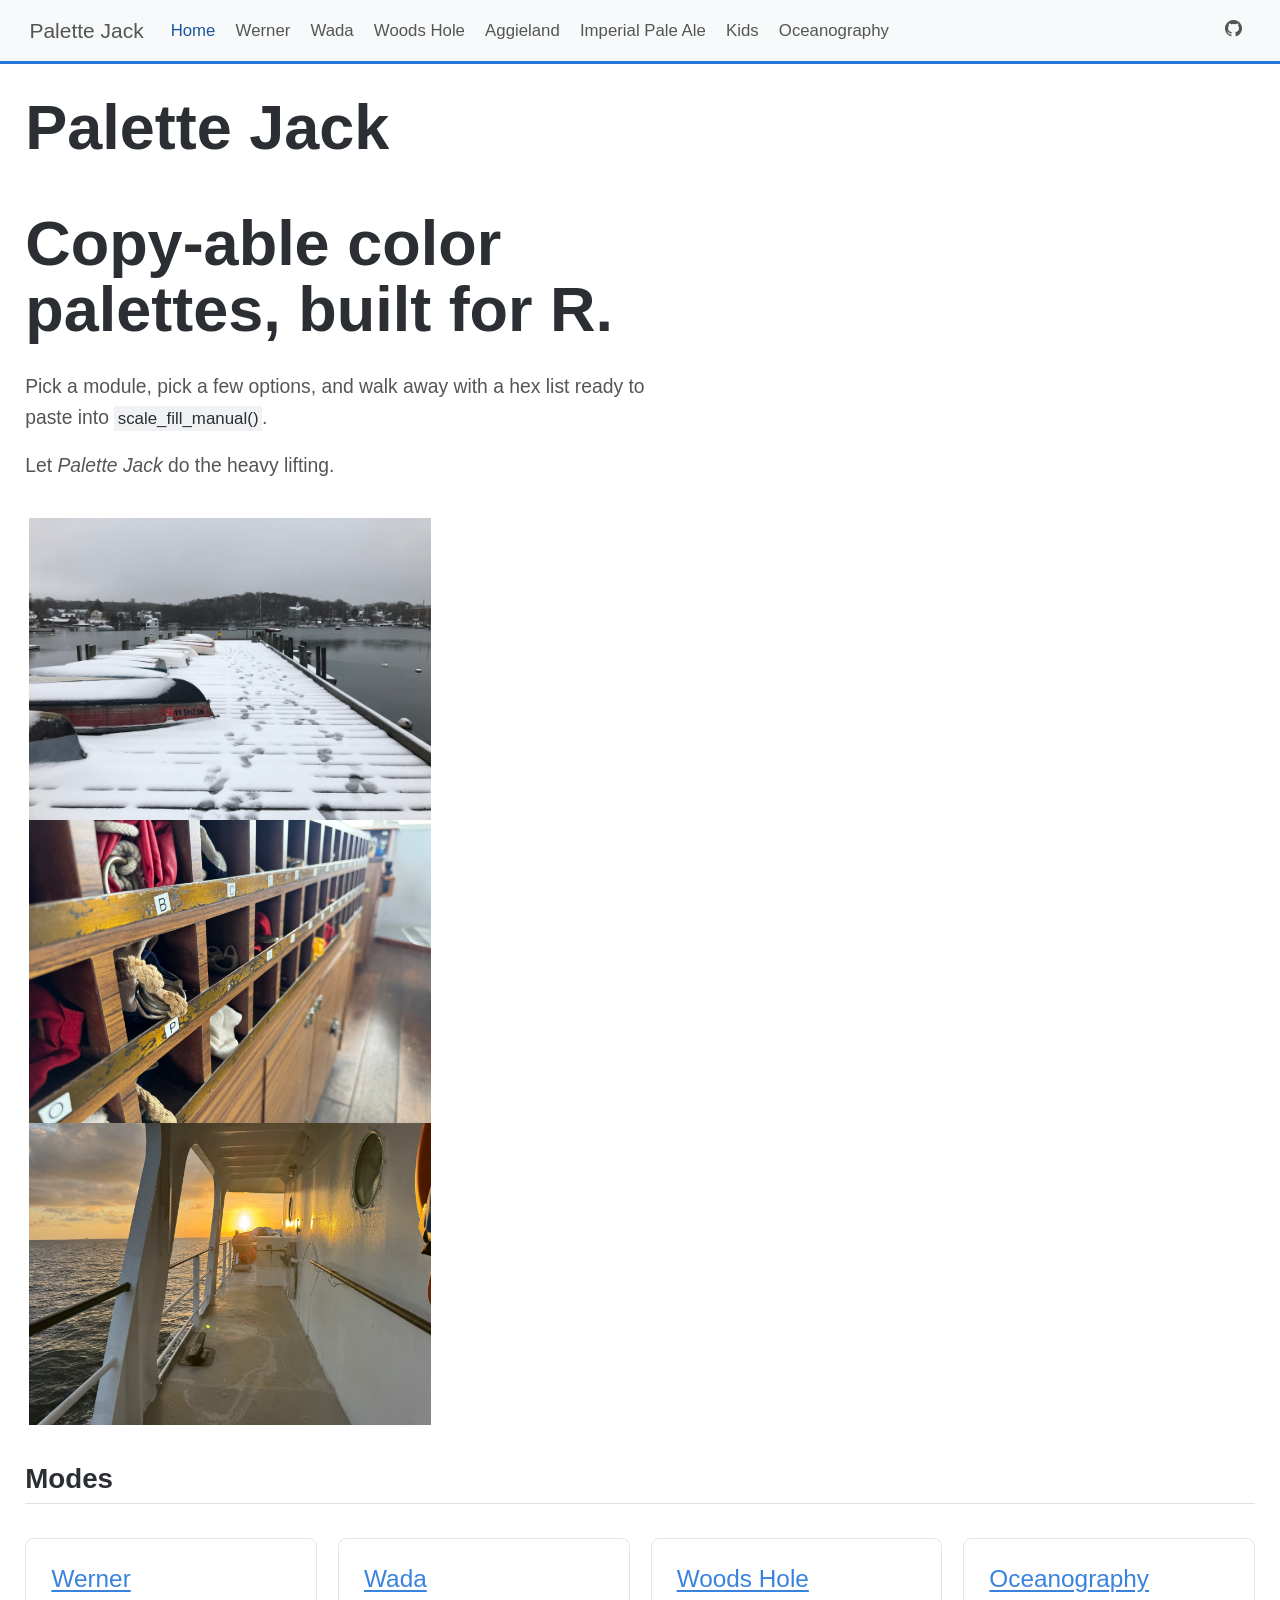
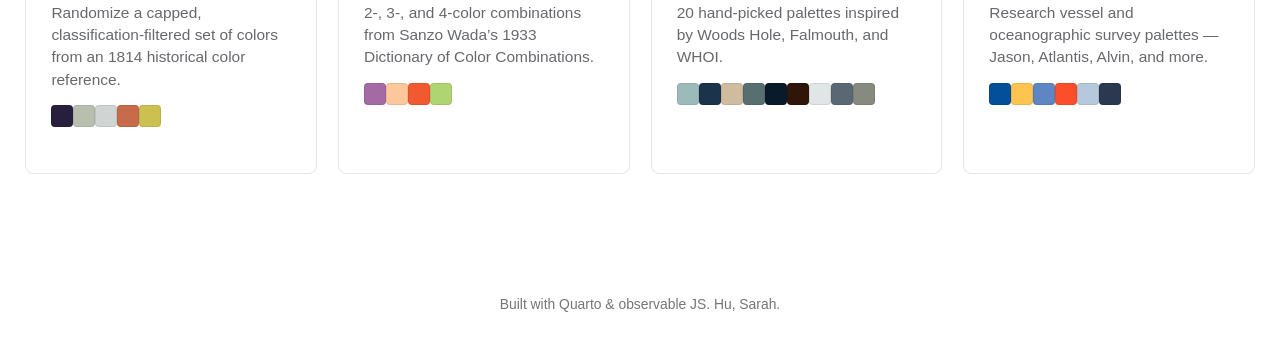
==== commit 4750af69: "updated code palettes and modules" ====
--- a/docs/index.html
+++ b/docs/index.html
@@ -42,9 +42,9 @@
 <link href="site_libs/quarto-html/quarto-syntax-highlighting-69306c8be9eb19739279d537f347a53c.css" rel="stylesheet" class="quarto-color-scheme-extra" id="quarto-text-highlighting-styles">
 <script src="site_libs/bootstrap/bootstrap.min.js"></script>
 <link href="site_libs/bootstrap/bootstrap-icons.css" rel="stylesheet">
-<link href="site_libs/bootstrap/bootstrap-c1244e1c6a56ec17735eb049694cbd11.min.css" rel="stylesheet" append-hash="true" class="quarto-color-scheme" id="quarto-bootstrap" data-mode="light">
-<link href="site_libs/bootstrap/bootstrap-dark-ee662bf815024086afd9a93fdc44ed19.min.css" rel="stylesheet" append-hash="true" class="quarto-color-scheme quarto-color-alternate" id="quarto-bootstrap" data-mode="light">
-<link href="site_libs/bootstrap/bootstrap-c1244e1c6a56ec17735eb049694cbd11.min.css" rel="stylesheet" append-hash="true" class="quarto-color-scheme-extra" id="quarto-bootstrap" data-mode="light">
+<link href="site_libs/bootstrap/bootstrap-24cbf0ab766810cb29ad3627e87f3684.min.css" rel="stylesheet" append-hash="true" class="quarto-color-scheme" id="quarto-bootstrap" data-mode="light">
+<link href="site_libs/bootstrap/bootstrap-dark-ca1b20e5eb2f3aab6a98e345f7cdc5a1.min.css" rel="stylesheet" append-hash="true" class="quarto-color-scheme quarto-color-alternate" id="quarto-bootstrap" data-mode="light">
+<link href="site_libs/bootstrap/bootstrap-24cbf0ab766810cb29ad3627e87f3684.min.css" rel="stylesheet" append-hash="true" class="quarto-color-scheme-extra" id="quarto-bootstrap" data-mode="light">
 <script id="quarto-search-options" type="application/json">{
   "location": "navbar",
   "copy-button": false,
@@ -110,6 +110,18 @@
 <span class="menu-text">Woods Hole</span></a>
   </li>  
   <li class="nav-item">
+    <a class="nav-link" href="./aggieland/index.html"> 
+<span class="menu-text">Aggieland</span></a>
+  </li>  
+  <li class="nav-item">
+    <a class="nav-link" href="./imperial-pale-ale/index.html"> 
+<span class="menu-text">Imperial Pale Ale</span></a>
+  </li>  
+  <li class="nav-item">
+    <a class="nav-link" href="./kids/index.html"> 
+<span class="menu-text">Kids</span></a>
+  </li>  
+  <li class="nav-item">
     <a class="nav-link" href="./oceanography/index.html"> 
 <span class="menu-text">Oceanography</span></a>
   </li>  
@@ -152,13 +164,15 @@
 <h1>Copy-able color palettes, built for R.</h1>
 </section>
 <div style="max-width:640px;color:#555;font-size:1.15rem;margin-bottom:2rem;">
-<p>Pick a module, pick a few options, and walk away with a hex list ready to paste into <code>scale_fill_manual()</code>. Let <em>Palette Jack</em> do the heavy lifting.</p>
-</div>
-<!-- IMAGE PLACEHOLDER: hero image, ~1600x600px, wide/landscape crop.
-     A Woods Hole / fieldwork / ocean-color shot would suit the site best --
-     send a file or path and I'll drop it in above the fold. -->
-<div style="border:1px dashed rgba(0,0,0,.2); border-radius:.5rem; padding:2.5rem; text-align:center; color:#999; margin-bottom:2.5rem;">
-<p>Hero image goes here (~1600×600) – send a photo and I’ll place it.</p>
+<p>Pick a module, pick a few options, and walk away with a hex list ready to paste into <code>scale_fill_manual()</code>.</p>
+<p>Let <em>Palette Jack</em> do the heavy lifting.</p>
+</div>
+<div class="quarto-layout-panel" data-layout="[1,1,1]">
+<div class="quarto-layout-row">
+<div class="quarto-layout-cell" style="flex-basis: 33.3%;justify-content: flex-start;">
+<p><img src="images/eel-pond-winter.jpg" class="img-fluid" alt="Image 1"> <img src="images/nautical-flags.jpeg" class="img-fluid" alt="Image 2"> <img src="images/sunset_ptSur.jpeg" class="img-fluid" alt="Image 3"></p>
+</div>
+</div>
 </div>
 <section id="modes" class="level2">
 <h2 class="anchored" data-anchor-id="modes">Modes</h2>
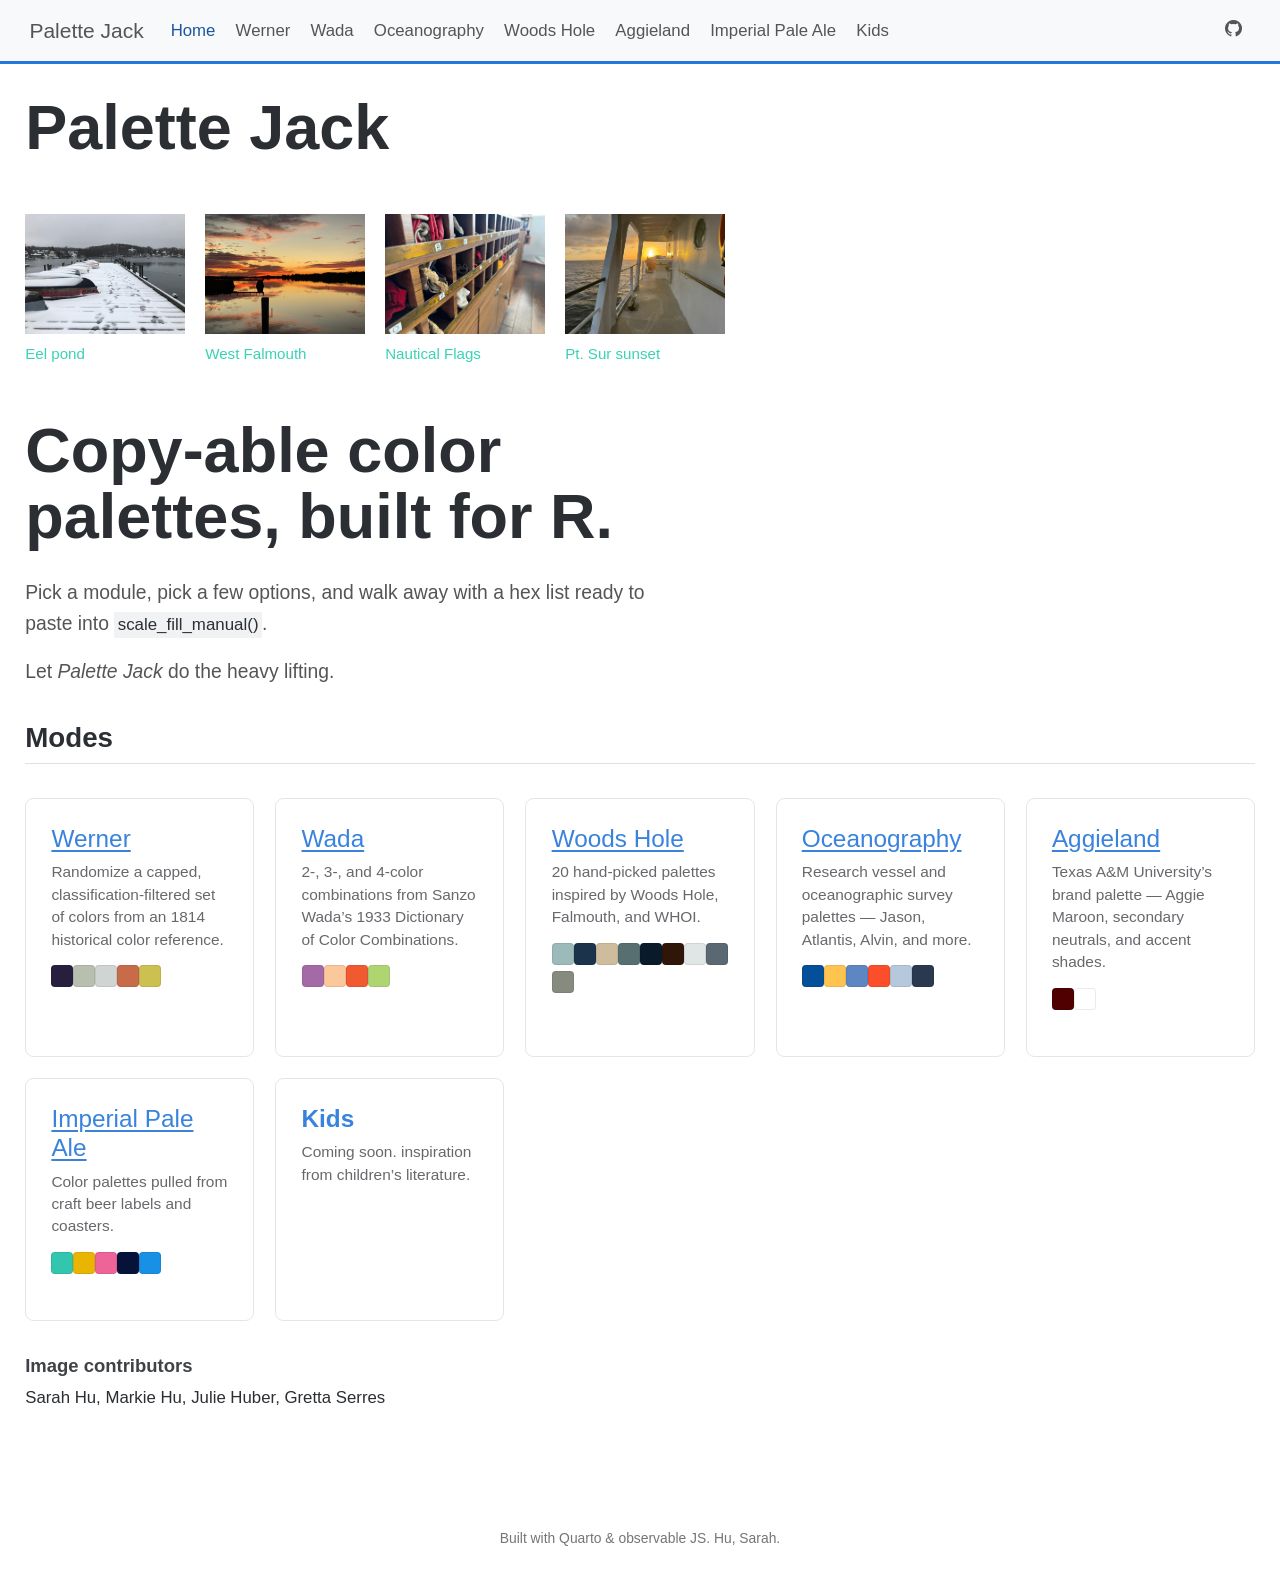
==== commit 01a48a82: "revised site release" ====
--- a/docs/index.html
+++ b/docs/index.html
@@ -106,6 +106,10 @@
 <span class="menu-text">Wada</span></a>
   </li>  
   <li class="nav-item">
+    <a class="nav-link" href="./oceanography/index.html"> 
+<span class="menu-text">Oceanography</span></a>
+  </li>  
+  <li class="nav-item">
     <a class="nav-link" href="./woods-hole/index.html"> 
 <span class="menu-text">Woods Hole</span></a>
   </li>  
@@ -120,10 +124,6 @@
   <li class="nav-item">
     <a class="nav-link" href="./kids/index.html"> 
 <span class="menu-text">Kids</span></a>
-  </li>  
-  <li class="nav-item">
-    <a class="nav-link" href="./oceanography/index.html"> 
-<span class="menu-text">Oceanography</span></a>
   </li>  
 </ul>
           </div> <!-- /navcollapse -->
@@ -160,19 +160,50 @@
 </header>
 
 
-<section id="copy-able-color-palettes-built-for-r." class="level1" style="max-width:700px;margin:3rem 0 1rem;">
+<div style="max-width:700px;margin:3rem 0 1rem;">
+<div class="quarto-layout-panel" data-layout="[1,1,1,1]">
+<div class="quarto-layout-row">
+<div class="quarto-layout-cell" style="flex-basis: 25.0%;justify-content: flex-start;">
+<div class="quarto-figure quarto-figure-center">
+<figure class="figure">
+<p><img src="images/eel-pond-winter.jpg" class="img-fluid figure-img"></p>
+<figcaption>Eel pond</figcaption>
+</figure>
+</div>
+</div>
+<div class="quarto-layout-cell" style="flex-basis: 25.0%;justify-content: flex-start;">
+<div class="quarto-figure quarto-figure-center">
+<figure class="figure">
+<p><img src="images/west-fal-sunset.jpg" class="img-fluid figure-img"></p>
+<figcaption>West Falmouth</figcaption>
+</figure>
+</div>
+</div>
+<div class="quarto-layout-cell" style="flex-basis: 25.0%;justify-content: flex-start;">
+<div class="quarto-figure quarto-figure-center">
+<figure class="figure">
+<p><img src="images/nautical-flags.jpeg" class="img-fluid figure-img"></p>
+<figcaption>Nautical Flags</figcaption>
+</figure>
+</div>
+</div>
+<div class="quarto-layout-cell" style="flex-basis: 25.0%;justify-content: flex-start;">
+<div class="quarto-figure quarto-figure-center">
+<figure class="figure">
+<p><img src="images/sunset_ptSur.jpeg" class="img-fluid figure-img"></p>
+<figcaption>Pt. Sur sunset</figcaption>
+</figure>
+</div>
+</div>
+</div>
+</div>
+<section id="copy-able-color-palettes-built-for-r." class="level1">
 <h1>Copy-able color palettes, built for R.</h1>
 </section>
+</div>
 <div style="max-width:640px;color:#555;font-size:1.15rem;margin-bottom:2rem;">
 <p>Pick a module, pick a few options, and walk away with a hex list ready to paste into <code>scale_fill_manual()</code>.</p>
 <p>Let <em>Palette Jack</em> do the heavy lifting.</p>
-</div>
-<div class="quarto-layout-panel" data-layout="[1,1,1]">
-<div class="quarto-layout-row">
-<div class="quarto-layout-cell" style="flex-basis: 33.3%;justify-content: flex-start;">
-<p><img src="images/eel-pond-winter.jpg" class="img-fluid" alt="Image 1"> <img src="images/nautical-flags.jpeg" class="img-fluid" alt="Image 2"> <img src="images/sunset_ptSur.jpeg" class="img-fluid" alt="Image 3"></p>
-</div>
-</div>
 </div>
 <section id="modes" class="level2">
 <h2 class="anchored" data-anchor-id="modes">Modes</h2>
@@ -197,9 +228,27 @@
 <p>Research vessel and oceanographic survey palettes — Jason, Atlantis, Alvin, and more.</p>
 <p><span class="mini-swatch" style="background:#044f9a"></span><span class="mini-swatch" style="background:#fec44f"></span><span class="mini-swatch" style="background:#5d86c3"></span><span class="mini-swatch" style="background:#fc4e2a"></span><span class="mini-swatch" style="background:#b6c8db"></span><span class="mini-swatch" style="background:#2a394f"></span></p>
 </section>
-</div>
-
-
+<section id="aggieland" class="level3 mode-card">
+<h3 class="anchored" data-anchor-id="aggieland"><a href="./aggieland/index.html">Aggieland</a></h3>
+<p>Texas A&amp;M University’s brand palette — Aggie Maroon, secondary neutrals, and accent shades.</p>
+<p><span class="mini-swatch" style="background:#500000"></span><span class="mini-swatch" style="background:#FFFFFF"></span></p>
+</section>
+<section id="imperial-pale-ale" class="level3 mode-card">
+<h3 class="anchored" data-anchor-id="imperial-pale-ale"><a href="./imperial-pale-ale/index.html">Imperial Pale Ale</a></h3>
+<p>Color palettes pulled from craft beer labels and coasters.</p>
+<p><span class="mini-swatch" style="background:#33c6ae"></span><span class="mini-swatch" style="background:#eab500"></span><span class="mini-swatch" style="background:#ee6398"></span><span class="mini-swatch" style="background:#071239"></span><span class="mini-swatch" style="background:#1790e6"></span></p>
+</section>
+<section id="kids" class="level3 mode-card">
+<h3 class="anchored" data-anchor-id="kids">Kids</h3>
+<p>Coming soon. inspiration from children’s literature.</p>
+</section>
+</div>
+<section id="image-contributors" class="level5">
+<h5 class="anchored" data-anchor-id="image-contributors">Image contributors</h5>
+<p>Sarah Hu, Markie Hu, Julie Huber, Gretta Serres</p>
+
+
+</section>
 </section>
 
 </main> <!-- /main -->
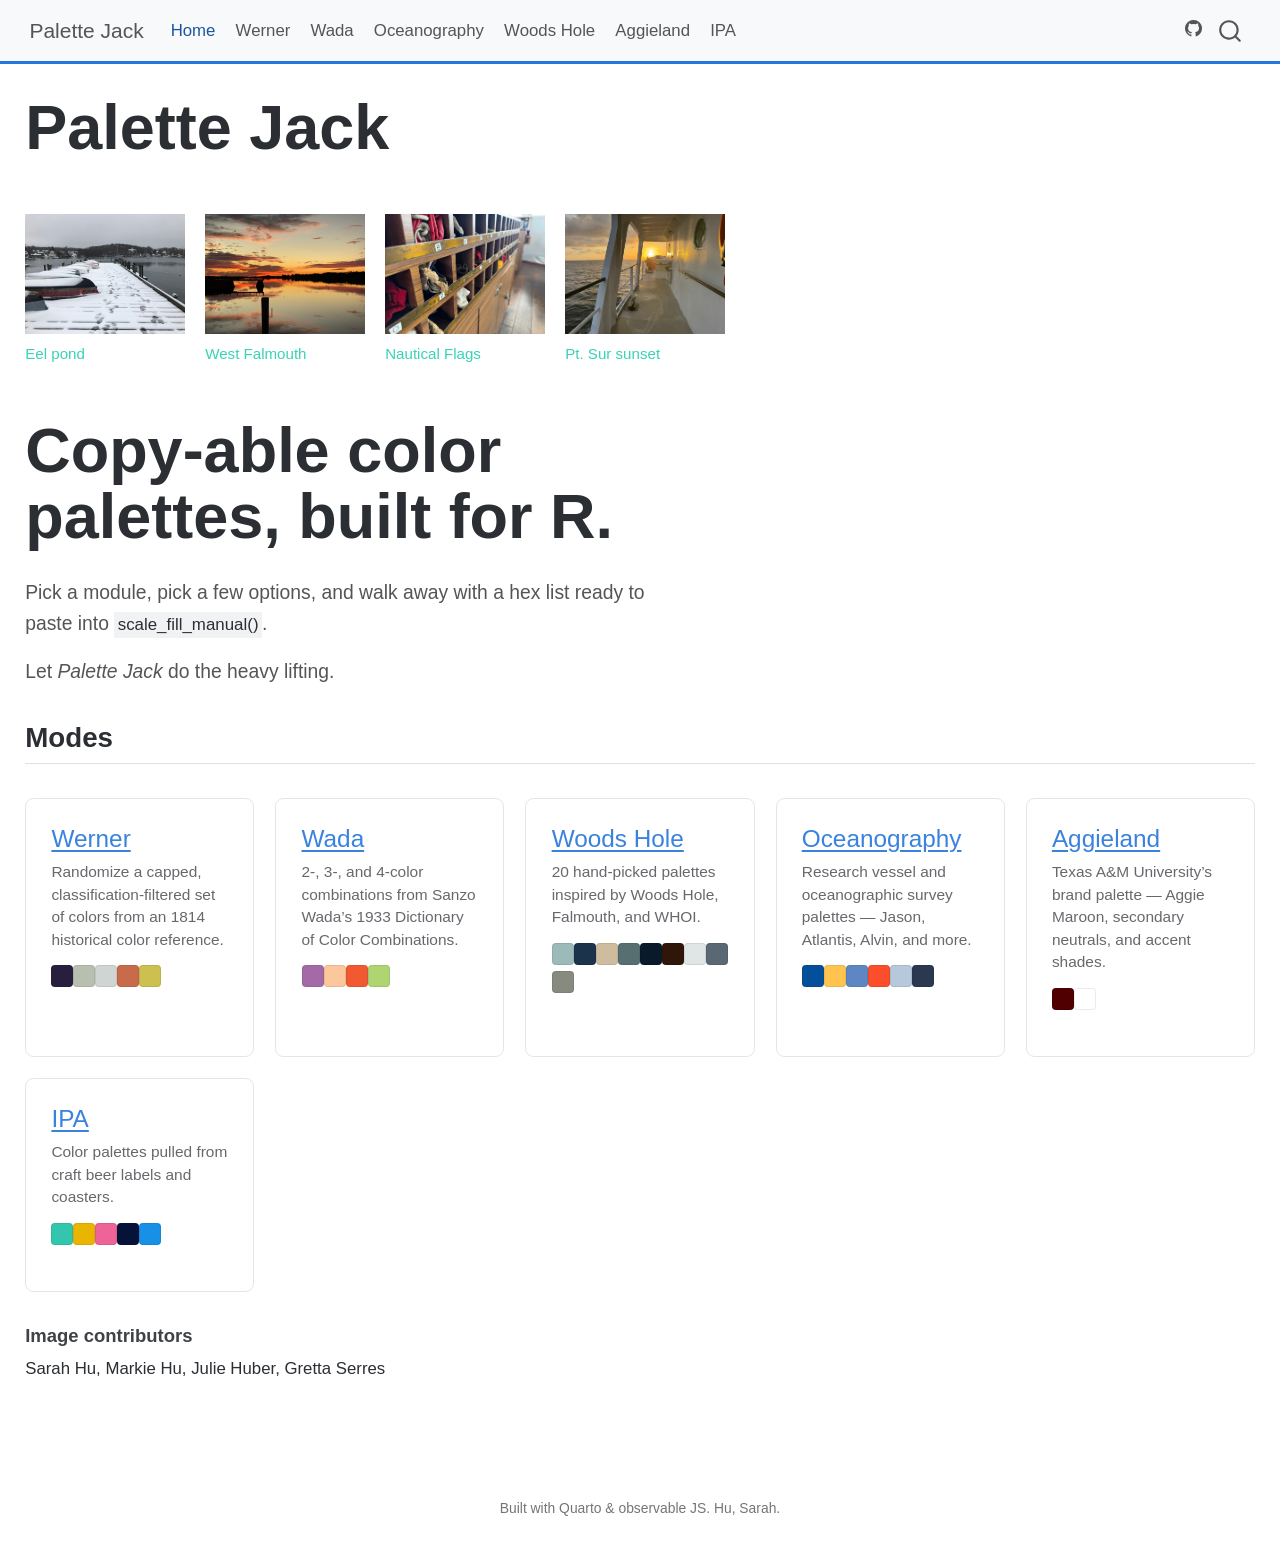
==== commit 56675729: "updated website" ====
--- a/docs/index.html
+++ b/docs/index.html
@@ -2,17 +2,23 @@
 <html xmlns="http://www.w3.org/1999/xhtml" lang="en" xml:lang="en"><head>
 
 <meta charset="utf-8">
-<meta name="generator" content="quarto-1.8.26">
+<meta name="generator" content="quarto-1.10.18">
 
 <meta name="viewport" content="width=device-width, initial-scale=1.0, user-scalable=yes">
 
 
 <title>Palette Jack</title>
 <style>
-code{white-space: pre-wrap;}
+/* Default styles provided by pandoc.
+** See https://pandoc.org/MANUAL.html#variables-for-html for config info.
+*/
 span.smallcaps{font-variant: small-caps;}
-div.columns{display: flex; gap: min(4vw, 1.5em);}
-div.column{flex: auto; overflow-x: auto;}
+div.columns{display: flex; gap: 1.5em;}
+div.column{flex: auto;}
+@media screen {
+div.columns{gap: min(4vw, 1.5em);}
+div.column{overflow-x: auto;}
+}
 div.hanging-indent{margin-left: 1.5em; text-indent: -1.5em;}
 ul.task-list{list-style: none;}
 ul.task-list li input[type="checkbox"] {
@@ -32,19 +38,18 @@
 <meta name="quarto:offset" content="./">
 <script src="site_libs/quarto-html/quarto.js" type="module"></script>
 <script src="site_libs/quarto-html/tabsets/tabsets.js" type="module"></script>
-<script src="site_libs/quarto-html/axe/axe-check.js" type="module"></script>
 <script src="site_libs/quarto-html/popper.min.js"></script>
 <script src="site_libs/quarto-html/tippy.umd.min.js"></script>
 <script src="site_libs/quarto-html/anchor.min.js"></script>
 <link href="site_libs/quarto-html/tippy.css" rel="stylesheet">
-<link href="site_libs/quarto-html/quarto-syntax-highlighting-69306c8be9eb19739279d537f347a53c.css" rel="stylesheet" class="quarto-color-scheme" id="quarto-text-highlighting-styles">
-<link href="site_libs/quarto-html/quarto-syntax-highlighting-dark-bec7adf5634a77b9168e3b214e1509dd.css" rel="stylesheet" class="quarto-color-scheme quarto-color-alternate" id="quarto-text-highlighting-styles">
-<link href="site_libs/quarto-html/quarto-syntax-highlighting-69306c8be9eb19739279d537f347a53c.css" rel="stylesheet" class="quarto-color-scheme-extra" id="quarto-text-highlighting-styles">
+<link href="site_libs/quarto-html/quarto-syntax-highlighting-afa294926040525520a650fcc73fdf03.css" rel="stylesheet" class="quarto-color-scheme" id="quarto-text-highlighting-styles">
+<link href="site_libs/quarto-html/quarto-syntax-highlighting-dark-cc3b76b8fcb2c3ec345a8d46518b83d4.css" rel="stylesheet" class="quarto-color-scheme quarto-color-alternate" id="quarto-text-highlighting-styles">
+<link href="site_libs/quarto-html/quarto-syntax-highlighting-afa294926040525520a650fcc73fdf03.css" rel="stylesheet" class="quarto-color-scheme-extra" id="quarto-text-highlighting-styles">
 <script src="site_libs/bootstrap/bootstrap.min.js"></script>
 <link href="site_libs/bootstrap/bootstrap-icons.css" rel="stylesheet">
-<link href="site_libs/bootstrap/bootstrap-24cbf0ab766810cb29ad3627e87f3684.min.css" rel="stylesheet" append-hash="true" class="quarto-color-scheme" id="quarto-bootstrap" data-mode="light">
-<link href="site_libs/bootstrap/bootstrap-dark-ca1b20e5eb2f3aab6a98e345f7cdc5a1.min.css" rel="stylesheet" append-hash="true" class="quarto-color-scheme quarto-color-alternate" id="quarto-bootstrap" data-mode="light">
-<link href="site_libs/bootstrap/bootstrap-24cbf0ab766810cb29ad3627e87f3684.min.css" rel="stylesheet" append-hash="true" class="quarto-color-scheme-extra" id="quarto-bootstrap" data-mode="light">
+<link href="site_libs/bootstrap/bootstrap-f3aa9273d82ba5d4066f3401556587ff.min.css" rel="stylesheet" append-hash="true" class="quarto-color-scheme" id="quarto-bootstrap" data-mode="light">
+<link href="site_libs/bootstrap/bootstrap-dark-b8e09b325a8e551e279f8d6a5eddd247.min.css" rel="stylesheet" append-hash="true" class="quarto-color-scheme quarto-color-alternate" id="quarto-bootstrap" data-mode="light">
+<link href="site_libs/bootstrap/bootstrap-f3aa9273d82ba5d4066f3401556587ff.min.css" rel="stylesheet" append-hash="true" class="quarto-color-scheme-extra" id="quarto-bootstrap" data-mode="light">
 <script id="quarto-search-options" type="application/json">{
   "location": "navbar",
   "copy-button": false,
@@ -119,11 +124,7 @@
   </li>  
   <li class="nav-item">
     <a class="nav-link" href="./imperial-pale-ale/index.html"> 
-<span class="menu-text">Imperial Pale Ale</span></a>
-  </li>  
-  <li class="nav-item">
-    <a class="nav-link" href="./kids/index.html"> 
-<span class="menu-text">Kids</span></a>
+<span class="menu-text">IPA</span></a>
   </li>  
 </ul>
           </div> <!-- /navcollapse -->
@@ -233,14 +234,10 @@
 <p>Texas A&amp;M University’s brand palette — Aggie Maroon, secondary neutrals, and accent shades.</p>
 <p><span class="mini-swatch" style="background:#500000"></span><span class="mini-swatch" style="background:#FFFFFF"></span></p>
 </section>
-<section id="imperial-pale-ale" class="level3 mode-card">
-<h3 class="anchored" data-anchor-id="imperial-pale-ale"><a href="./imperial-pale-ale/index.html">Imperial Pale Ale</a></h3>
+<section id="ipa" class="level3 mode-card">
+<h3 class="anchored" data-anchor-id="ipa"><a href="./imperial-pale-ale/index.html">IPA</a></h3>
 <p>Color palettes pulled from craft beer labels and coasters.</p>
 <p><span class="mini-swatch" style="background:#33c6ae"></span><span class="mini-swatch" style="background:#eab500"></span><span class="mini-swatch" style="background:#ee6398"></span><span class="mini-swatch" style="background:#071239"></span><span class="mini-swatch" style="background:#1790e6"></span></p>
-</section>
-<section id="kids" class="level3 mode-card">
-<h3 class="anchored" data-anchor-id="kids">Kids</h3>
-<p>Coming soon. inspiration from children’s literature.</p>
 </section>
 </div>
 <section id="image-contributors" class="level5">
--- a/docs/site_libs/quarto-html/quarto-syntax-highlighting-afa294926040525520a650fcc73fdf03.css
+++ b/docs/site_libs/quarto-html/quarto-syntax-highlighting-afa294926040525520a650fcc73fdf03.css
@@ -0,0 +1,236 @@
+/* quarto syntax highlight colors */
+:root {
+  --quarto-hl-ot-color: #003B4F;
+  --quarto-hl-at-color: #657422;
+  --quarto-hl-ss-color: #20794D;
+  --quarto-hl-an-color: #5E5E5E;
+  --quarto-hl-fu-color: #4758AB;
+  --quarto-hl-st-color: #20794D;
+  --quarto-hl-cf-color: #003B4F;
+  --quarto-hl-op-color: #5E5E5E;
+  --quarto-hl-er-color: #AD0000;
+  --quarto-hl-bn-color: #AD0000;
+  --quarto-hl-al-color: #AD0000;
+  --quarto-hl-va-color: #111111;
+  --quarto-hl-bu-color: inherit;
+  --quarto-hl-ex-color: inherit;
+  --quarto-hl-pp-color: #AD0000;
+  --quarto-hl-in-color: #5E5E5E;
+  --quarto-hl-vs-color: #20794D;
+  --quarto-hl-wa-color: #5E5E5E;
+  --quarto-hl-do-color: #5E5E5E;
+  --quarto-hl-im-color: #00769E;
+  --quarto-hl-ch-color: #20794D;
+  --quarto-hl-dt-color: #AD0000;
+  --quarto-hl-fl-color: #AD0000;
+  --quarto-hl-co-color: #5E5E5E;
+  --quarto-hl-cv-color: #5E5E5E;
+  --quarto-hl-cn-color: #8f5902;
+  --quarto-hl-sc-color: #5E5E5E;
+  --quarto-hl-dv-color: #AD0000;
+  --quarto-hl-kw-color: #003B4F;
+}
+
+/* other quarto variables */
+:root {
+  --quarto-font-monospace: Helvetica;
+}
+
+/* syntax highlight based on Pandoc's rules */
+pre > code.sourceCode > span {
+  color: #003B4F;
+}
+
+code.sourceCode > span {
+  color: #003B4F;
+}
+
+div.sourceCode,
+div.sourceCode pre.sourceCode {
+  color: #003B4F;
+}
+
+/* Normal */
+code span {
+  color: #003B4F;
+}
+
+/* Alert */
+code span.al {
+  color: #AD0000;
+  font-style: inherit;
+}
+
+/* Annotation */
+code span.an {
+  color: #5E5E5E;
+  font-style: inherit;
+}
+
+/* Attribute */
+code span.at {
+  color: #657422;
+  font-style: inherit;
+}
+
+/* BaseN */
+code span.bn {
+  color: #AD0000;
+  font-style: inherit;
+}
+
+/* BuiltIn */
+code span.bu {
+  font-style: inherit;
+}
+
+/* ControlFlow */
+code span.cf {
+  color: #003B4F;
+  font-weight: bold;
+  font-style: inherit;
+}
+
+/* Char */
+code span.ch {
+  color: #20794D;
+  font-style: inherit;
+}
+
+/* Constant */
+code span.cn {
+  color: #8f5902;
+  font-style: inherit;
+}
+
+/* Comment */
+code span.co {
+  color: #5E5E5E;
+  font-style: inherit;
+}
+
+/* CommentVar */
+code span.cv {
+  color: #5E5E5E;
+  font-style: italic;
+}
+
+/* Documentation */
+code span.do {
+  color: #5E5E5E;
+  font-style: italic;
+}
+
+/* DataType */
+code span.dt {
+  color: #AD0000;
+  font-style: inherit;
+}
+
+/* DecVal */
+code span.dv {
+  color: #AD0000;
+  font-style: inherit;
+}
+
+/* Error */
+code span.er {
+  color: #AD0000;
+  font-style: inherit;
+}
+
+/* Extension */
+code span.ex {
+  font-style: inherit;
+}
+
+/* Float */
+code span.fl {
+  color: #AD0000;
+  font-style: inherit;
+}
+
+/* Function */
+code span.fu {
+  color: #4758AB;
+  font-style: inherit;
+}
+
+/* Import */
+code span.im {
+  color: #00769E;
+  font-style: inherit;
+}
+
+/* Information */
+code span.in {
+  color: #5E5E5E;
+  font-style: inherit;
+}
+
+/* Keyword */
+code span.kw {
+  color: #003B4F;
+  font-weight: bold;
+  font-style: inherit;
+}
+
+/* Operator */
+code span.op {
+  color: #5E5E5E;
+  font-style: inherit;
+}
+
+/* Other */
+code span.ot {
+  color: #003B4F;
+  font-style: inherit;
+}
+
+/* Preprocessor */
+code span.pp {
+  color: #AD0000;
+  font-style: inherit;
+}
+
+/* SpecialChar */
+code span.sc {
+  color: #5E5E5E;
+  font-style: inherit;
+}
+
+/* SpecialString */
+code span.ss {
+  color: #20794D;
+  font-style: inherit;
+}
+
+/* String */
+code span.st {
+  color: #20794D;
+  font-style: inherit;
+}
+
+/* Variable */
+code span.va {
+  color: #111111;
+  font-style: inherit;
+}
+
+/* VerbatimString */
+code span.vs {
+  color: #20794D;
+  font-style: inherit;
+}
+
+/* Warning */
+code span.wa {
+  color: #5E5E5E;
+  font-style: italic;
+}
+
+.prevent-inlining {
+  content: "</";
+}
+
+/*# sourceMappingURL=dc42089d8d81afc4f67c110e85fd37b5.css.map */
--- a/docs/site_libs/quarto-html/quarto-syntax-highlighting-dark-cc3b76b8fcb2c3ec345a8d46518b83d4.css
+++ b/docs/site_libs/quarto-html/quarto-syntax-highlighting-dark-cc3b76b8fcb2c3ec345a8d46518b83d4.css
@@ -0,0 +1,219 @@
+/* quarto syntax highlight colors */
+:root {
+  --quarto-hl-al-color: #f07178;
+  --quarto-hl-an-color: #d4d0ab;
+  --quarto-hl-at-color: #00e0e0;
+  --quarto-hl-bn-color: #d4d0ab;
+  --quarto-hl-bu-color: #abe338;
+  --quarto-hl-ch-color: #abe338;
+  --quarto-hl-co-color: #f8f8f2;
+  --quarto-hl-cv-color: #ffd700;
+  --quarto-hl-cn-color: #ffd700;
+  --quarto-hl-cf-color: #ffa07a;
+  --quarto-hl-dt-color: #ffa07a;
+  --quarto-hl-dv-color: #d4d0ab;
+  --quarto-hl-do-color: #f8f8f2;
+  --quarto-hl-er-color: #f07178;
+  --quarto-hl-ex-color: #00e0e0;
+  --quarto-hl-fl-color: #d4d0ab;
+  --quarto-hl-fu-color: #ffa07a;
+  --quarto-hl-im-color: #abe338;
+  --quarto-hl-in-color: #d4d0ab;
+  --quarto-hl-kw-color: #ffa07a;
+  --quarto-hl-op-color: #ffa07a;
+  --quarto-hl-ot-color: #00e0e0;
+  --quarto-hl-pp-color: #dcc6e0;
+  --quarto-hl-re-color: #00e0e0;
+  --quarto-hl-sc-color: #abe338;
+  --quarto-hl-ss-color: #abe338;
+  --quarto-hl-st-color: #abe338;
+  --quarto-hl-va-color: #00e0e0;
+  --quarto-hl-vs-color: #abe338;
+  --quarto-hl-wa-color: #dcc6e0;
+}
+
+/* other quarto variables */
+:root {
+  --quarto-font-monospace: Helvetica;
+}
+
+/* syntax highlight based on Pandoc's rules */
+pre > code.sourceCode > span {
+  color: #f8f8f2;
+}
+
+code.sourceCode > span {
+  color: #f8f8f2;
+}
+
+div.sourceCode,
+div.sourceCode pre.sourceCode {
+  color: #f8f8f2;
+}
+
+/* Normal */
+code span {
+  color: #f8f8f2;
+}
+
+/* Alert */
+code span.al {
+  color: #f07178;
+}
+
+/* Annotation */
+code span.an {
+  color: #d4d0ab;
+}
+
+/* Attribute */
+code span.at {
+  color: #00e0e0;
+}
+
+/* BaseN */
+code span.bn {
+  color: #d4d0ab;
+}
+
+/* BuiltIn */
+code span.bu {
+  color: #abe338;
+}
+
+/* ControlFlow */
+code span.cf {
+  font-weight: bold;
+  color: #ffa07a;
+}
+
+/* Char */
+code span.ch {
+  color: #abe338;
+}
+
+/* Constant */
+code span.cn {
+  color: #ffd700;
+}
+
+/* Comment */
+code span.co {
+  font-style: italic;
+  color: #f8f8f2;
+}
+
+/* CommentVar */
+code span.cv {
+  color: #ffd700;
+}
+
+/* Documentation */
+code span.do {
+  color: #f8f8f2;
+}
+
+/* DataType */
+code span.dt {
+  color: #ffa07a;
+}
+
+/* DecVal */
+code span.dv {
+  color: #d4d0ab;
+}
+
+/* Error */
+code span.er {
+  color: #f07178;
+  text-decoration: underline;
+}
+
+/* Extension */
+code span.ex {
+  font-weight: bold;
+  color: #00e0e0;
+}
+
+/* Float */
+code span.fl {
+  color: #d4d0ab;
+}
+
+/* Function */
+code span.fu {
+  color: #ffa07a;
+}
+
+/* Import */
+code span.im {
+  color: #abe338;
+}
+
+/* Information */
+code span.in {
+  color: #d4d0ab;
+}
+
+/* Keyword */
+code span.kw {
+  font-weight: bold;
+  color: #ffa07a;
+}
+
+/* Operator */
+code span.op {
+  color: #ffa07a;
+}
+
+/* Other */
+code span.ot {
+  color: #00e0e0;
+}
+
+/* Preprocessor */
+code span.pp {
+  color: #dcc6e0;
+}
+
+/* RegionMarker */
+code span.re {
+  background-color: #f8f8f2;
+  color: #00e0e0;
+}
+
+/* SpecialChar */
+code span.sc {
+  color: #abe338;
+}
+
+/* SpecialString */
+code span.ss {
+  color: #abe338;
+}
+
+/* String */
+code span.st {
+  color: #abe338;
+}
+
+/* Variable */
+code span.va {
+  color: #00e0e0;
+}
+
+/* VerbatimString */
+code span.vs {
+  color: #abe338;
+}
+
+/* Warning */
+code span.wa {
+  color: #dcc6e0;
+}
+
+.prevent-inlining {
+  content: "</";
+}
+
+/*# sourceMappingURL=fffb4b001b3423377151aecd2596e18c.css.map */
--- a/docs/site_libs/quarto-html/quarto-syntax-highlighting-afa294926040525520a650fcc73fdf03.css
+++ b/docs/site_libs/quarto-html/quarto-syntax-highlighting-afa294926040525520a650fcc73fdf03.css
@@ -0,0 +1,236 @@
+/* quarto syntax highlight colors */
+:root {
+  --quarto-hl-ot-color: #003B4F;
+  --quarto-hl-at-color: #657422;
+  --quarto-hl-ss-color: #20794D;
+  --quarto-hl-an-color: #5E5E5E;
+  --quarto-hl-fu-color: #4758AB;
+  --quarto-hl-st-color: #20794D;
+  --quarto-hl-cf-color: #003B4F;
+  --quarto-hl-op-color: #5E5E5E;
+  --quarto-hl-er-color: #AD0000;
+  --quarto-hl-bn-color: #AD0000;
+  --quarto-hl-al-color: #AD0000;
+  --quarto-hl-va-color: #111111;
+  --quarto-hl-bu-color: inherit;
+  --quarto-hl-ex-color: inherit;
+  --quarto-hl-pp-color: #AD0000;
+  --quarto-hl-in-color: #5E5E5E;
+  --quarto-hl-vs-color: #20794D;
+  --quarto-hl-wa-color: #5E5E5E;
+  --quarto-hl-do-color: #5E5E5E;
+  --quarto-hl-im-color: #00769E;
+  --quarto-hl-ch-color: #20794D;
+  --quarto-hl-dt-color: #AD0000;
+  --quarto-hl-fl-color: #AD0000;
+  --quarto-hl-co-color: #5E5E5E;
+  --quarto-hl-cv-color: #5E5E5E;
+  --quarto-hl-cn-color: #8f5902;
+  --quarto-hl-sc-color: #5E5E5E;
+  --quarto-hl-dv-color: #AD0000;
+  --quarto-hl-kw-color: #003B4F;
+}
+
+/* other quarto variables */
+:root {
+  --quarto-font-monospace: Helvetica;
+}
+
+/* syntax highlight based on Pandoc's rules */
+pre > code.sourceCode > span {
+  color: #003B4F;
+}
+
+code.sourceCode > span {
+  color: #003B4F;
+}
+
+div.sourceCode,
+div.sourceCode pre.sourceCode {
+  color: #003B4F;
+}
+
+/* Normal */
+code span {
+  color: #003B4F;
+}
+
+/* Alert */
+code span.al {
+  color: #AD0000;
+  font-style: inherit;
+}
+
+/* Annotation */
+code span.an {
+  color: #5E5E5E;
+  font-style: inherit;
+}
+
+/* Attribute */
+code span.at {
+  color: #657422;
+  font-style: inherit;
+}
+
+/* BaseN */
+code span.bn {
+  color: #AD0000;
+  font-style: inherit;
+}
+
+/* BuiltIn */
+code span.bu {
+  font-style: inherit;
+}
+
+/* ControlFlow */
+code span.cf {
+  color: #003B4F;
+  font-weight: bold;
+  font-style: inherit;
+}
+
+/* Char */
+code span.ch {
+  color: #20794D;
+  font-style: inherit;
+}
+
+/* Constant */
+code span.cn {
+  color: #8f5902;
+  font-style: inherit;
+}
+
+/* Comment */
+code span.co {
+  color: #5E5E5E;
+  font-style: inherit;
+}
+
+/* CommentVar */
+code span.cv {
+  color: #5E5E5E;
+  font-style: italic;
+}
+
+/* Documentation */
+code span.do {
+  color: #5E5E5E;
+  font-style: italic;
+}
+
+/* DataType */
+code span.dt {
+  color: #AD0000;
+  font-style: inherit;
+}
+
+/* DecVal */
+code span.dv {
+  color: #AD0000;
+  font-style: inherit;
+}
+
+/* Error */
+code span.er {
+  color: #AD0000;
+  font-style: inherit;
+}
+
+/* Extension */
+code span.ex {
+  font-style: inherit;
+}
+
+/* Float */
+code span.fl {
+  color: #AD0000;
+  font-style: inherit;
+}
+
+/* Function */
+code span.fu {
+  color: #4758AB;
+  font-style: inherit;
+}
+
+/* Import */
+code span.im {
+  color: #00769E;
+  font-style: inherit;
+}
+
+/* Information */
+code span.in {
+  color: #5E5E5E;
+  font-style: inherit;
+}
+
+/* Keyword */
+code span.kw {
+  color: #003B4F;
+  font-weight: bold;
+  font-style: inherit;
+}
+
+/* Operator */
+code span.op {
+  color: #5E5E5E;
+  font-style: inherit;
+}
+
+/* Other */
+code span.ot {
+  color: #003B4F;
+  font-style: inherit;
+}
+
+/* Preprocessor */
+code span.pp {
+  color: #AD0000;
+  font-style: inherit;
+}
+
+/* SpecialChar */
+code span.sc {
+  color: #5E5E5E;
+  font-style: inherit;
+}
+
+/* SpecialString */
+code span.ss {
+  color: #20794D;
+  font-style: inherit;
+}
+
+/* String */
+code span.st {
+  color: #20794D;
+  font-style: inherit;
+}
+
+/* Variable */
+code span.va {
+  color: #111111;
+  font-style: inherit;
+}
+
+/* VerbatimString */
+code span.vs {
+  color: #20794D;
+  font-style: inherit;
+}
+
+/* Warning */
+code span.wa {
+  color: #5E5E5E;
+  font-style: italic;
+}
+
+.prevent-inlining {
+  content: "</";
+}
+
+/*# sourceMappingURL=dc42089d8d81afc4f67c110e85fd37b5.css.map */
